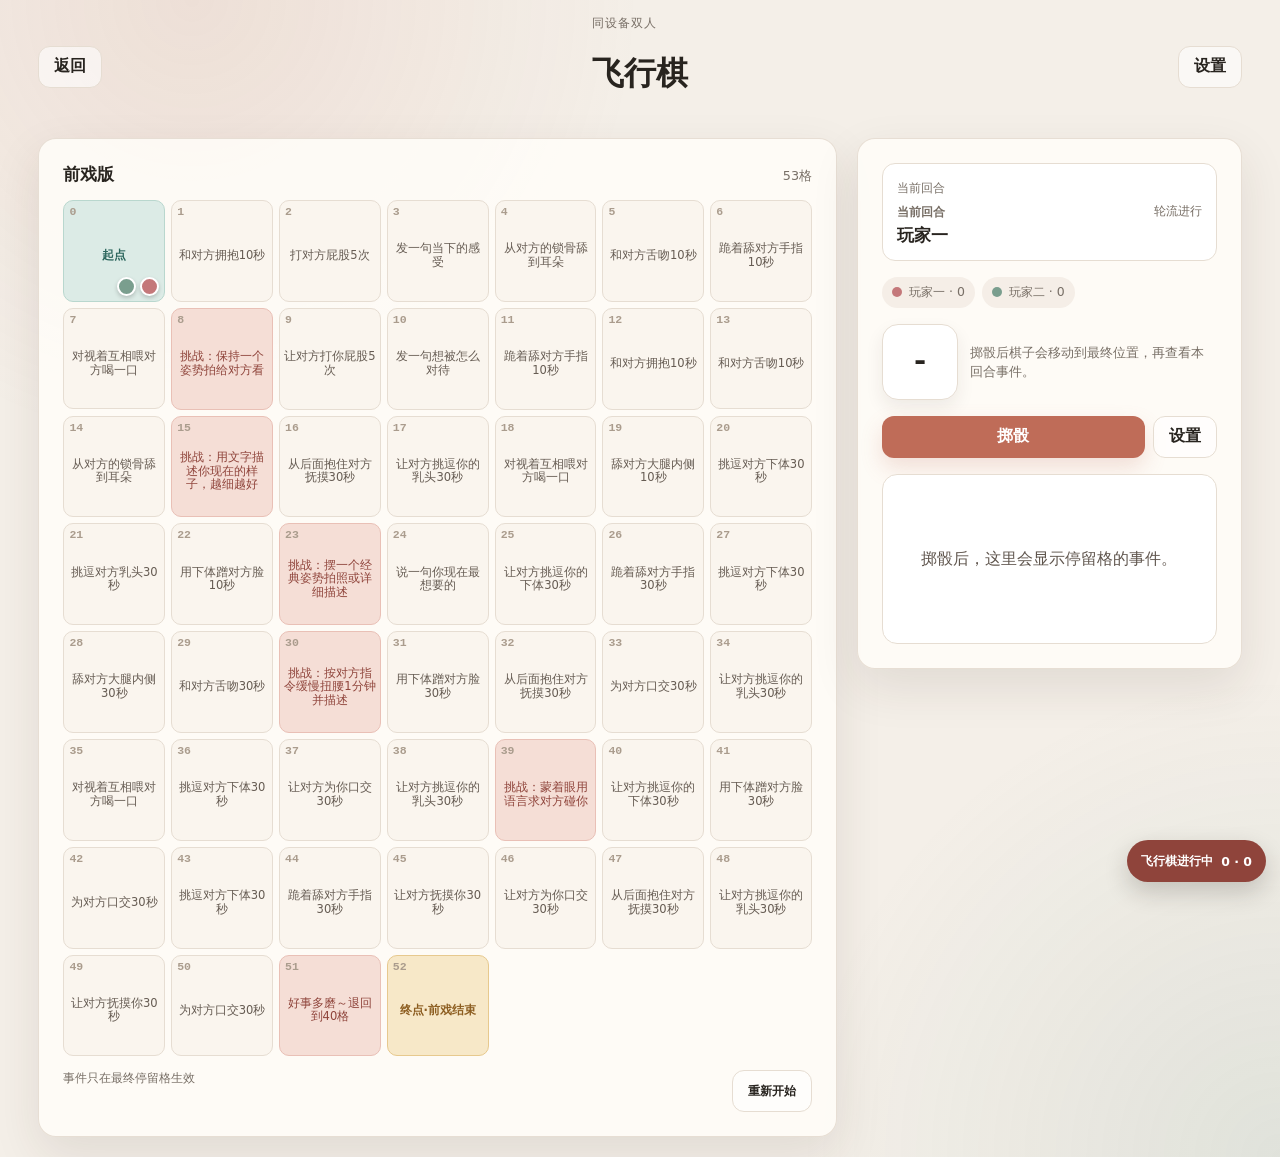
==== game.html @ a7ccb683 "feat: add responsive local multiplayer flight chess game" ====
<!DOCTYPE html>
<html lang="zh-CN">
<head>
  <meta charset="UTF-8">
  <meta name="viewport" content="width=device-width, initial-scale=1, viewport-fit=cover">
  <title>飞行棋 · 游戏</title>
  <link rel="stylesheet" href="styles.css">
</head>
<body>
  <main class="game-shell" data-mode="light">
    <header class="game-header">
      <a class="icon-button" href="index.html" aria-label="返回开始页">返回</a>
      <div>
        <p class="eyebrow">同设备双人</p>
        <h1 id="gameTitle">飞行棋</h1>
      </div>
      <div class="header-actions">
        <a class="icon-button" href="settings.html" aria-label="打开设置">设置</a>
      </div>
    </header>

    <section class="game-layout">
      <section class="board-panel" aria-labelledby="boardName">
        <div class="panel-heading">
          <h2 id="boardName">飞行棋</h2>
          <span id="cellCount">0格</span>
        </div>
        <div id="boardPath" class="path" aria-label="飞行棋棋盘"></div>
        <div class="game-footer">
          <span>事件只在最终停留格生效</span>
          <button id="btnRestart" class="ghost-button" type="button">重新开始</button>
        </div>
      </section>

      <aside class="control-panel" aria-label="游戏控制">
        <div class="turn-card">
          <div>
            <span id="turnLabel">当前回合</span>
            <strong id="turnText" aria-live="polite">玩家一</strong>
          </div>
          <span id="cellCountHint">轮流进行</span>
        </div>
        <div id="playerPills" class="player-pills" aria-label="玩家位置"></div>
        <div class="dice-row">
          <div id="diceFace" class="dice" aria-live="polite">-</div>
          <div class="dice-copy">掷骰后棋子会移动到最终位置，再查看本回合事件。</div>
        </div>
        <div class="action-row">
          <button id="btnRoll" class="primary-button" type="button">掷骰</button>
          <a class="ghost-button" href="settings.html">设置</a>
        </div>
        <section id="eventPanel" class="event-panel empty" aria-live="polite">
          <p>掷骰后，这里会显示停留格的事件。</p>
        </section>
      </aside>
    </section>
  </main>

  <div class="handoff-overlay" id="handoffOverlay" hidden aria-modal="true" role="dialog" aria-labelledby="handoffTitle">
    <div class="handoff-card">
      <p class="eyebrow">回合交接</p>
      <h2 id="handoffTitle">请交给下一位玩家</h2>
      <p id="handoffText">准备好后继续。</p>
      <button id="btnHandoff" class="primary-button" type="button">继续</button>
    </div>
  </div>
  <div class="toast" id="toast" role="status"></div>

  <div class="float-bar" id="floatBar" style="display:none">
    <span data-float-restore>飞行棋进行中</span>
    <span data-float-pos></span>
  </div>

  <script src="float-window.js"></script>
  <script type="module">
    import { mountGamePage } from './game-ui.mjs';
    if (window.FlightFloat) {
      FlightFloat.init({ selector: '#floatBar', onRestore: () => {
        document.querySelector('.game-shell')?.scrollIntoView({ behavior: 'smooth', block: 'start' });
      } });
      FlightFloat.show();
    }
    mountGamePage({ document, storage: window.localStorage });
  </script>
</body>
</html>
---- styles.css ----
:root {
  --bg: #f4efe8;
  --surface: #fffdf9;
  --surface-strong: #ffffff;
  --ink: #28241f;
  --muted: #786f66;
  --line: #e6ddd2;
  --accent: #bf6c58;
  --accent-deep: #8f443b;
  --accent-soft: #f5ded6;
  --teal: #4f8278;
  --teal-soft: #dcebe6;
  --gold: #b8883e;
  --shadow: 0 18px 48px rgba(54, 40, 25, 0.1);
  --radius: 18px;
  --cell-size: min(10.4vw, 86px);
}

* { box-sizing: border-box; }

html { min-width: 320px; background: var(--bg); }

body {
  margin: 0;
  color: var(--ink);
  background:
    radial-gradient(circle at 15% 0%, rgba(191, 108, 88, 0.12), transparent 28rem),
    radial-gradient(circle at 100% 100%, rgba(79, 130, 120, 0.12), transparent 30rem),
    var(--bg);
  font-family: Inter, ui-sans-serif, system-ui, -apple-system, BlinkMacSystemFont, "PingFang SC", "Microsoft YaHei", sans-serif;
  min-height: 100vh;
}

button, input, select, textarea { font: inherit; }
button, a { -webkit-tap-highlight-color: transparent; }
button { cursor: pointer; }
button:focus-visible, a:focus-visible, input:focus-visible, select:focus-visible, textarea:focus-visible {
  outline: 3px solid rgba(79, 130, 120, 0.34);
  outline-offset: 2px;
}

a { color: inherit; text-decoration: none; }

.app-shell {
  width: min(1440px, 100%);
  margin: 0 auto;
  padding: max(18px, env(safe-area-inset-top)) clamp(16px, 3vw, 42px) max(24px, env(safe-area-inset-bottom));
}

.site-header, .game-header {
  display: flex;
  align-items: center;
  justify-content: space-between;
  gap: 16px;
  min-height: 58px;
  margin-bottom: 20px;
}

.brand-lockup { display: flex; align-items: center; gap: 12px; }
.brand-mark {
  width: 38px;
  height: 38px;
  display: grid;
  place-items: center;
  border-radius: 12px;
  color: #fff;
  background: var(--ink);
  font-weight: 800;
  letter-spacing: 0;
}
.brand-copy { display: grid; gap: 2px; }
.brand-copy strong { font-size: 1rem; }
.brand-copy span, .eyebrow { color: var(--muted); font-size: 0.73rem; letter-spacing: 0.08em; }
.eyebrow { margin: 0 0 4px; text-transform: uppercase; }

.top-actions, .header-actions { display: flex; align-items: center; gap: 8px; }
.icon-button, .ghost-button, .primary-button, .secondary-button, .danger-button {
  min-height: 42px;
  border-radius: 12px;
  border: 1px solid transparent;
  padding: 0 15px;
  display: inline-flex;
  align-items: center;
  justify-content: center;
  gap: 8px;
  font-weight: 700;
  transition: transform .16s ease, background .16s ease, border-color .16s ease, opacity .16s ease;
}
.icon-button, .ghost-button { color: var(--ink); background: rgba(255,255,255,.6); border-color: var(--line); }
.primary-button { color: #fff; background: var(--accent); box-shadow: 0 10px 22px rgba(191, 108, 88, .2); }
.secondary-button { color: #28635b; background: var(--teal-soft); border-color: #b9d7ce; }
.danger-button { color: #9b4438; background: #fff0ec; border-color: #efc9c1; }
.icon-button:hover, .ghost-button:hover, .primary-button:hover, .secondary-button:hover, .danger-button:hover { transform: translateY(-1px); }
button:disabled { opacity: .45; cursor: not-allowed; transform: none; }

.page-heading { max-width: 720px; margin: 26px 0 22px; }
.page-heading h1 { margin: 0; font-size: clamp(2rem, 5vw, 4rem); line-height: 1.02; letter-spacing: 0; }
.page-heading p { max-width: 620px; margin: 14px 0 0; color: var(--muted); line-height: 1.7; }

.start-layout, .settings-layout { display: grid; grid-template-columns: minmax(0, 1fr) minmax(300px, 420px); gap: 20px; align-items: start; }
.panel, .board-panel, .control-panel, .settings-panel, .preview-panel {
  background: rgba(255, 253, 249, .86);
  border: 1px solid rgba(230, 221, 210, .95);
  border-radius: var(--radius);
  box-shadow: var(--shadow);
}
.panel, .settings-panel, .preview-panel { padding: clamp(18px, 3vw, 28px); }
.panel h2, .settings-panel h2, .preview-panel h2 { margin: 0; font-size: 1.1rem; }
.panel-heading { display: flex; align-items: baseline; justify-content: space-between; gap: 12px; margin-bottom: 14px; }
.panel-heading h2 { margin: 0; font-size: 1.05rem; }
.panel-heading span { color: var(--muted); font-size: .8rem; }

.version-grid { display: grid; grid-template-columns: repeat(auto-fit, minmax(126px, 1fr)); gap: 10px; }
.version-card {
  min-height: 86px;
  padding: 14px;
  text-align: left;
  color: var(--ink);
  border: 1px solid var(--line);
  border-radius: 14px;
  background: var(--surface-strong);
  transition: border-color .16s ease, background .16s ease, transform .16s ease;
}
.version-card:hover { transform: translateY(-2px); border-color: var(--accent); }
.version-card.active { color: var(--accent-deep); border-color: var(--accent); background: var(--accent-soft); }
.version-card strong { display: block; margin-bottom: 6px; }
.version-card small { color: var(--muted); line-height: 1.35; }

.form-stack { display: grid; gap: 16px; }
.field { display: grid; gap: 7px; }
.field label { color: var(--muted); font-size: .8rem; font-weight: 700; }
.field input, .field select, .field textarea {
  width: 100%;
  border: 1px solid var(--line);
  border-radius: 11px;
  padding: 11px 12px;
  color: var(--ink);
  background: #fff;
}
.field textarea { min-height: 84px; resize: vertical; line-height: 1.55; }
.inline-fields { display: grid; grid-template-columns: 1fr 1fr; gap: 10px; }
.segmented { display: grid; grid-template-columns: 1fr 1fr; gap: 6px; padding: 4px; border-radius: 13px; background: #efe8df; }
.segmented label { position: relative; }
.segmented input { position: absolute; opacity: 0; pointer-events: none; }
.segmented span { display: block; padding: 10px; text-align: center; border-radius: 9px; color: var(--muted); font-size: .85rem; font-weight: 700; }
.segmented input:checked + span { color: var(--ink); background: #fff; box-shadow: 0 2px 8px rgba(54,40,25,.08); }
.check-row { display: flex; align-items: center; justify-content: space-between; gap: 12px; padding: 12px 0; border-bottom: 1px solid var(--line); }
.check-row:last-child { border-bottom: 0; }
.check-copy { display: grid; gap: 3px; }
.check-copy strong { font-size: .86rem; }
.check-copy span { color: var(--muted); font-size: .76rem; line-height: 1.4; }
.switch { appearance: none; width: 44px; height: 26px; flex: 0 0 auto; border-radius: 999px; background: #d6cec4; position: relative; transition: background .16s ease; }
.switch::after { content: ""; position: absolute; top: 3px; left: 3px; width: 20px; height: 20px; border-radius: 50%; background: #fff; box-shadow: 0 1px 3px rgba(0,0,0,.2); transition: transform .16s ease; }
.switch:checked { background: var(--teal); }
.switch:checked::after { transform: translateX(18px); }

.preview-board-wrap { overflow-x: auto; padding-bottom: 4px; }
.path { display: grid; grid-template-columns: repeat(7, minmax(42px, 1fr)); gap: 6px; }
.preview-panel .path { min-width: 520px; }
.cell {
  min-width: 0;
  aspect-ratio: 1;
  position: relative;
  display: flex;
  align-items: center;
  justify-content: center;
  padding: 15px 4px 5px;
  overflow: hidden;
  text-align: center;
  line-height: 1.18;
  font-size: clamp(.68rem, .9vw, .92rem);
  color: #665c53;
  border: 1px solid var(--line);
  border-radius: 10px;
  background: #faf5ee;
}
.cell.start { color: #2c665d; background: var(--teal-soft); border-color: #b9d7ce; font-weight: 800; }
.cell.end { color: #8c5d20; background: #f7e8c8; border-color: #e7c98e; font-weight: 800; }
.cell.special { color: var(--accent-deep); background: var(--accent-soft); border-color: #e9c0b6; }
.cell .num { position: absolute; top: 4px; left: 5px; color: #aa9c8d; font-family: ui-monospace, SFMono-Regular, monospace; font-size: .72rem; font-weight: 700; }
.cell > span:not(.num) { max-width: 100%; overflow-wrap: anywhere; }
.piece { position: absolute; right: 5px; bottom: 5px; width: 19px; height: 19px; border: 2px solid #fff; border-radius: 50%; box-shadow: 0 2px 4px rgba(0,0,0,.2); }
.piece.player { background: var(--player-color, #C4787A); }
.piece.player2 { right: 28px; background: var(--player2-color, #7A9E8E); }

.game-shell { width: min(1500px, 100%); margin: 0 auto; padding: max(16px, env(safe-area-inset-top)) clamp(12px, 3vw, 40px) max(20px, env(safe-area-inset-bottom)); }
.game-layout { display: grid; grid-template-columns: minmax(0, 1.35fr) minmax(310px, .65fr); gap: 20px; align-items: start; }
.board-panel, .control-panel { padding: clamp(14px, 2.2vw, 24px); }
.board-panel .path { grid-template-columns: repeat(7, minmax(42px, 1fr)); }
.control-panel { position: sticky; top: 16px; display: grid; gap: 16px; }
.turn-card { display: flex; align-items: center; justify-content: space-between; gap: 12px; padding: 13px 14px; border: 1px solid var(--line); border-radius: 13px; background: #fff; }
.turn-card strong { display: block; margin-top: 3px; font-size: 1.05rem; }
.turn-card span { color: var(--muted); font-size: .78rem; }
.player-pills { display: flex; flex-wrap: wrap; gap: 7px; }
.player-pill { display: inline-flex; align-items: center; gap: 7px; padding: 7px 10px; border-radius: 999px; color: var(--muted); background: #f5eee7; font-size: .78rem; }
.player-dot { width: 10px; height: 10px; border-radius: 50%; background: var(--dot-color); }
.dice-row { display: flex; align-items: center; gap: 12px; }
.dice { width: 76px; height: 76px; display: grid; place-items: center; flex: 0 0 auto; color: var(--ink); border: 1px solid var(--line); border-radius: 16px; background: #fff; font-family: ui-monospace, monospace; font-size: 2rem; font-weight: 800; box-shadow: 0 8px 18px rgba(54,40,25,.08); }
.dice-copy { color: var(--muted); font-size: .8rem; line-height: 1.5; }
.event-panel { min-height: 170px; padding: 16px; border: 1px solid var(--line); border-radius: 15px; background: #fff; }
.event-panel.empty { display: grid; place-items: center; text-align: center; color: var(--muted); }
.event-panel h2 { margin: 0 0 8px; font-size: 1.05rem; }
.event-panel p { margin: 0; color: #5f554d; line-height: 1.65; white-space: pre-wrap; }
.event-meta { display: flex; flex-wrap: wrap; gap: 6px; margin: 0 0 12px; }
.event-meta span { padding: 4px 8px; border-radius: 999px; color: var(--accent-deep); background: var(--accent-soft); font-size: .72rem; font-weight: 700; }
.action-row { display: grid; grid-template-columns: 1fr auto; gap: 8px; }
.action-row .primary-button { min-width: 0; }
.game-footer { display: flex; justify-content: space-between; gap: 12px; margin-top: 14px; color: var(--muted); font-size: .76rem; }

.handoff-overlay { position: fixed; inset: 0; z-index: 20; display: grid; place-items: center; padding: 24px; background: rgba(35, 29, 24, .78); backdrop-filter: blur(10px); }
.handoff-overlay[hidden] { display: none; }
.handoff-card { width: min(420px, 100%); padding: 26px; border-radius: 18px; color: var(--ink); background: var(--surface); box-shadow: 0 24px 70px rgba(0,0,0,.25); text-align: center; }
.handoff-card h2 { margin: 4px 0 8px; font-size: 1.5rem; }
.handoff-card p:not(.eyebrow) { margin: 0 0 20px; color: var(--muted); line-height: 1.6; }

.settings-list { display: grid; gap: 0; margin-top: 14px; }
.settings-section { padding: 18px 0; border-top: 1px solid var(--line); }
.settings-section:first-child { border-top: 0; padding-top: 0; }
.settings-section h3 { margin: 0 0 12px; font-size: .95rem; }
.events-editor { display: grid; gap: 8px; max-height: 520px; overflow: auto; padding-right: 4px; }
.event-editor-row { display: grid; grid-template-columns: 38px 1fr; gap: 8px; align-items: start; }
.event-editor-row span { padding-top: 12px; color: var(--muted); font-family: ui-monospace, monospace; font-size: .75rem; text-align: right; }
.settings-actions { display: flex; flex-wrap: wrap; gap: 8px; margin-top: 18px; }
.helper-text { margin: 7px 0 0; color: var(--muted); font-size: .76rem; line-height: 1.5; }

.toast { position: fixed; left: 50%; bottom: max(24px, env(safe-area-inset-bottom)); z-index: 30; transform: translate(-50%, 10px); opacity: 0; pointer-events: none; padding: 11px 16px; border-radius: 999px; color: #fff; background: rgba(40,36,31,.92); font-size: .8rem; transition: opacity .2s ease, transform .2s ease; }
.toast.show { opacity: 1; transform: translate(-50%, 0); }

.float-bar {
  position: fixed;
  right: 14px;
  bottom: max(18px, env(safe-area-inset-bottom));
  z-index: 25;
  display: none;
  align-items: center;
  gap: 8px;
  max-width: calc(100vw - 28px);
  min-height: 42px;
  padding: 0 14px;
  color: #fff;
  background: var(--accent-deep);
  border-radius: 999px;
  box-shadow: 0 10px 24px rgba(35, 29, 24, .2);
  font-size: .78rem;
  font-weight: 700;
  user-select: none;
  touch-action: none;
}
.float-bar.show { display: inline-flex !important; }

@media (max-width: 920px) {
  .start-layout, .settings-layout { grid-template-columns: 1fr; }
  .game-layout { grid-template-columns: 1fr; }
  .control-panel { position: static; }
}

@media (max-width: 640px) {
  .app-shell, .game-shell { padding-left: 12px; padding-right: 12px; }
  .site-header, .game-header { margin-bottom: 12px; }
  .brand-copy span { display: none; }
  .top-actions .ghost-button { padding: 0 11px; }
  .page-heading { margin: 18px 0; }
  .page-heading h1 { font-size: 2.3rem; }
  .panel, .board-panel, .control-panel, .settings-panel, .preview-panel { border-radius: 15px; padding: 14px; }
  .version-grid { grid-template-columns: repeat(2, 1fr); }
  .game-header h1 { font-size: 1.1rem; }
  .board-panel .path { min-width: 520px; }
  .board-panel { overflow-x: auto; }
  .control-panel { gap: 12px; }
  .action-row { position: sticky; bottom: 0; padding-top: 8px; background: linear-gradient(var(--surface), var(--surface)); }
  .game-footer { flex-direction: column; }
  .inline-fields { grid-template-columns: 1fr; }
}
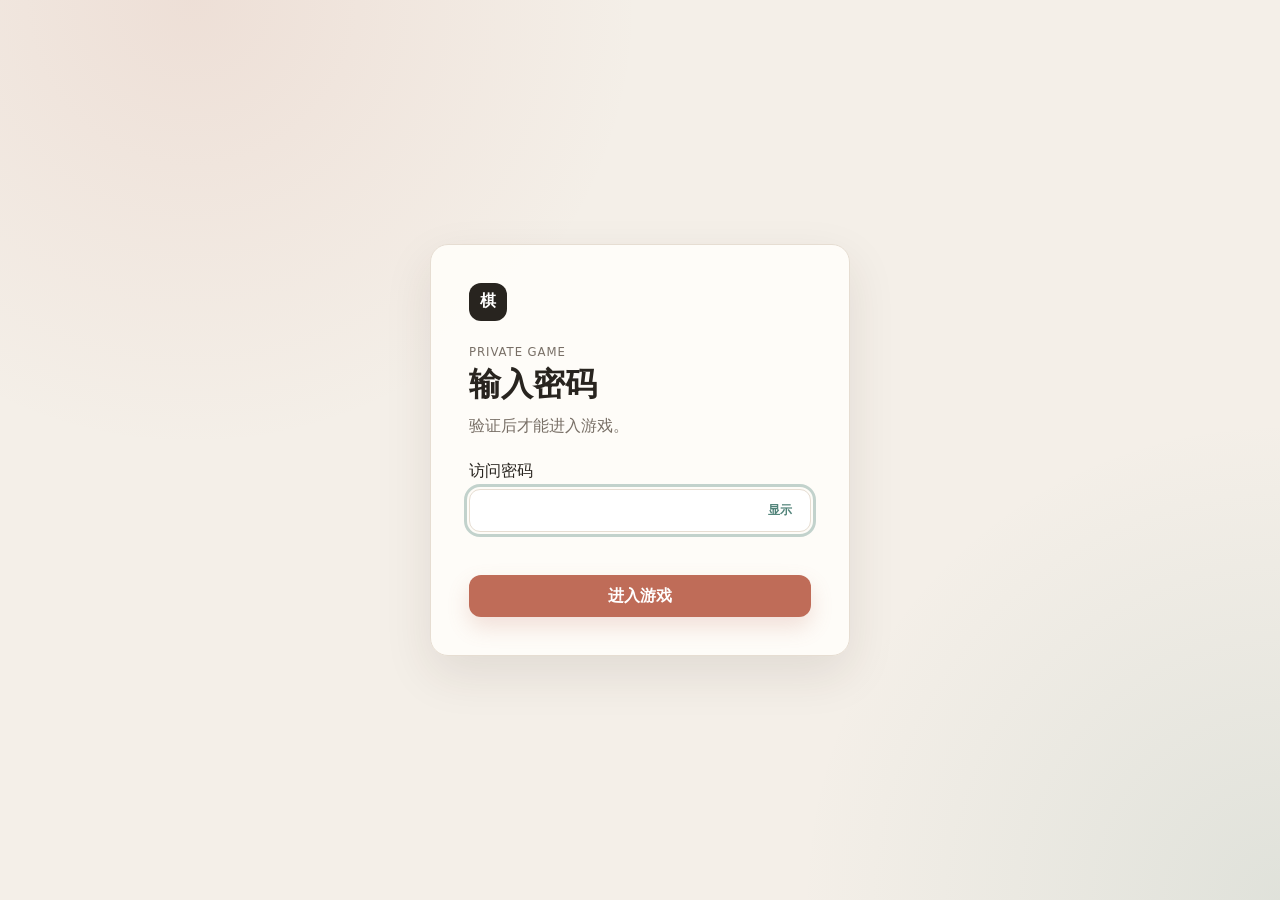
==== commit f46b5902: "feat: add password gate" ====
--- a/game.html
+++ b/game.html
@@ -5,6 +5,11 @@
   <meta name="viewport" content="width=device-width, initial-scale=1, viewport-fit=cover">
   <title>飞行棋 · 游戏</title>
   <link rel="stylesheet" href="styles.css">
+  <script>document.documentElement.classList.add('auth-pending');</script>
+  <script type="module">
+    import { requireAuth } from './auth.mjs';
+    requireAuth();
+  </script>
 </head>
 <body>
   <main class="game-shell" data-mode="light">
@@ -15,6 +20,7 @@
         <h1 id="gameTitle">飞行棋</h1>
       </div>
       <div class="header-actions">
+        <button class="icon-button" type="button" data-lock-game>锁定</button>
         <a class="icon-button" href="settings.html" aria-label="打开设置">设置</a>
       </div>
     </header>
@@ -74,6 +80,7 @@
   <script src="float-window.js"></script>
   <script type="module">
     import { mountGamePage } from './game-ui.mjs';
+    import { bindLockButtons } from './auth.mjs';
     if (window.FlightFloat) {
       FlightFloat.init({ selector: '#floatBar', onRestore: () => {
         document.querySelector('.game-shell')?.scrollIntoView({ behavior: 'smooth', block: 'start' });
@@ -81,6 +88,7 @@
       FlightFloat.show();
     }
     mountGamePage({ document, storage: window.localStorage });
+    bindLockButtons();
   </script>
 </body>
 </html>
--- a/styles.css
+++ b/styles.css
@@ -18,6 +18,8 @@
 
 * { box-sizing: border-box; }
 
+html.auth-pending { visibility: hidden; }
+
 html { min-width: 320px; background: var(--bg); }
 
 body {
@@ -30,6 +32,38 @@
   font-family: Inter, ui-sans-serif, system-ui, -apple-system, BlinkMacSystemFont, "PingFang SC", "Microsoft YaHei", sans-serif;
   min-height: 100vh;
 }
+
+.login-page { display: grid; place-items: center; padding: 20px; }
+.login-shell { width: min(420px, 100%); }
+.login-panel {
+  padding: clamp(24px, 7vw, 38px);
+  border: 1px solid var(--line);
+  border-radius: var(--radius);
+  background: rgba(255, 253, 249, .94);
+  box-shadow: var(--shadow);
+}
+.login-panel .brand-mark { margin-bottom: 24px; }
+.login-panel h1 { margin: 0; font-size: 2rem; letter-spacing: 0; }
+.login-copy { margin: 9px 0 24px; color: var(--muted); }
+.login-form { display: grid; gap: 14px; }
+.password-field { position: relative; }
+.password-field input { padding-right: 66px; }
+.password-toggle {
+  position: absolute;
+  top: 50%;
+  right: 7px;
+  min-width: 48px;
+  min-height: 34px;
+  padding: 0 8px;
+  transform: translateY(-50%);
+  color: var(--teal);
+  border: 0;
+  background: transparent;
+  font-size: .78rem;
+  font-weight: 800;
+}
+.login-error { min-height: 1.4em; margin: -2px 0 0; color: #9b4438; font-size: .8rem; }
+.login-form .primary-button { width: 100%; }
 
 button, input, select, textarea { font: inherit; }
 button, a { -webkit-tap-highlight-color: transparent; }
@@ -96,6 +130,8 @@
 .page-heading { max-width: 720px; margin: 26px 0 22px; }
 .page-heading h1 { margin: 0; font-size: clamp(2rem, 5vw, 4rem); line-height: 1.02; letter-spacing: 0; }
 .page-heading p { max-width: 620px; margin: 14px 0 0; color: var(--muted); line-height: 1.7; }
+.settings-heading { max-width: 760px; margin-bottom: 26px; }
+.settings-heading h1 { font-size: 2.65rem; line-height: 1.08; }
 
 .start-layout, .settings-layout { display: grid; grid-template-columns: minmax(0, 1fr) minmax(300px, 420px); gap: 20px; align-items: start; }
 .panel, .board-panel, .control-panel, .settings-panel, .preview-panel {
@@ -139,6 +175,47 @@
 }
 .field textarea { min-height: 84px; resize: vertical; line-height: 1.55; }
 .inline-fields { display: grid; grid-template-columns: 1fr 1fr; gap: 10px; }
+.player-color-grid { display: grid; grid-template-columns: 1fr 1fr; gap: 10px; margin-top: 12px; }
+.color-picker {
+  min-width: 0;
+  min-height: 66px;
+  position: relative;
+  display: grid;
+  grid-template-columns: 34px minmax(0, 1fr) auto;
+  align-items: center;
+  gap: 10px;
+  padding: 10px 12px;
+  border: 1px solid var(--line);
+  border-radius: 11px;
+  background: #fff;
+  cursor: pointer;
+  transition: border-color .16s ease, box-shadow .16s ease, transform .16s ease;
+}
+.color-picker:hover { transform: translateY(-1px); border-color: var(--teal); box-shadow: 0 8px 18px rgba(54,40,25,.07); }
+.color-picker:focus-within { outline: 3px solid rgba(79, 130, 120, 0.24); outline-offset: 2px; border-color: var(--teal); }
+.color-picker input[type="color"] {
+  position: absolute;
+  inset: 0;
+  z-index: 2;
+  width: 100%;
+  height: 100%;
+  padding: 0;
+  border: 0;
+  opacity: 0;
+  cursor: pointer;
+}
+.color-swatch {
+  width: 30px;
+  height: 30px;
+  border: 3px solid #fff;
+  border-radius: 50%;
+  background: var(--preview-color, #C4787A);
+  box-shadow: 0 0 0 1px rgba(40,36,31,.16), 0 3px 8px rgba(40,36,31,.16);
+}
+.color-picker-copy { min-width: 0; display: grid; gap: 2px; }
+.color-picker-copy strong { overflow: hidden; font-size: .86rem; text-overflow: ellipsis; white-space: nowrap; }
+.color-picker-copy span { color: var(--muted); font-size: .72rem; }
+.color-value { color: var(--muted); font-family: ui-monospace, SFMono-Regular, monospace; font-size: .72rem; font-weight: 700; }
 .segmented { display: grid; grid-template-columns: 1fr 1fr; gap: 6px; padding: 4px; border-radius: 13px; background: #efe8df; }
 .segmented label { position: relative; }
 .segmented input { position: absolute; opacity: 0; pointer-events: none; }
@@ -168,7 +245,7 @@
   overflow: hidden;
   text-align: center;
   line-height: 1.18;
-  font-size: clamp(.68rem, .9vw, .92rem);
+  font-size: calc(.82rem * var(--board-font-scale, 1));
   color: #665c53;
   border: 1px solid var(--line);
   border-radius: 10px;
@@ -177,7 +254,7 @@
 .cell.start { color: #2c665d; background: var(--teal-soft); border-color: #b9d7ce; font-weight: 800; }
 .cell.end { color: #8c5d20; background: #f7e8c8; border-color: #e7c98e; font-weight: 800; }
 .cell.special { color: var(--accent-deep); background: var(--accent-soft); border-color: #e9c0b6; }
-.cell .num { position: absolute; top: 4px; left: 5px; color: #aa9c8d; font-family: ui-monospace, SFMono-Regular, monospace; font-size: .72rem; font-weight: 700; }
+.cell .num { position: absolute; top: 4px; left: 5px; color: #aa9c8d; font-family: ui-monospace, SFMono-Regular, monospace; font-size: calc(.72rem * var(--board-font-scale, 1)); font-weight: 700; }
 .cell > span:not(.num) { max-width: 100%; overflow-wrap: anywhere; }
 .piece { position: absolute; right: 5px; bottom: 5px; width: 19px; height: 19px; border: 2px solid #fff; border-radius: 50%; box-shadow: 0 2px 4px rgba(0,0,0,.2); }
 .piece.player { background: var(--player-color, #C4787A); }
@@ -214,8 +291,9 @@
 .handoff-card p:not(.eyebrow) { margin: 0 0 20px; color: var(--muted); line-height: 1.6; }
 
 .settings-list { display: grid; gap: 0; margin-top: 14px; }
-.settings-section { padding: 18px 0; border-top: 1px solid var(--line); }
+.settings-section { padding: 21px 0; border-top: 1px solid var(--line); }
 .settings-section:first-child { border-top: 0; padding-top: 0; }
+.settings-section > h2 { margin-bottom: 14px; }
 .settings-section h3 { margin: 0 0 12px; font-size: .95rem; }
 .events-editor { display: grid; gap: 8px; max-height: 520px; overflow: auto; padding-right: 4px; }
 .event-editor-row { display: grid; grid-template-columns: 38px 1fr; gap: 8px; align-items: start; }
@@ -270,4 +348,11 @@
   .action-row { position: sticky; bottom: 0; padding-top: 8px; background: linear-gradient(var(--surface), var(--surface)); }
   .game-footer { flex-direction: column; }
   .inline-fields { grid-template-columns: 1fr; }
-}
+  .settings-heading h1 { font-size: 2rem; }
+  .settings-page .site-header { align-items: flex-start; flex-wrap: wrap; }
+  .settings-page .top-actions { width: 100%; justify-content: flex-end; }
+  .player-color-grid { grid-template-columns: 1fr; }
+  .settings-page .settings-actions { display: grid; grid-template-columns: 1fr 1fr; }
+  .settings-page .settings-actions > * { min-width: 0; }
+  .settings-page aside .settings-actions { display: flex; }
+}
